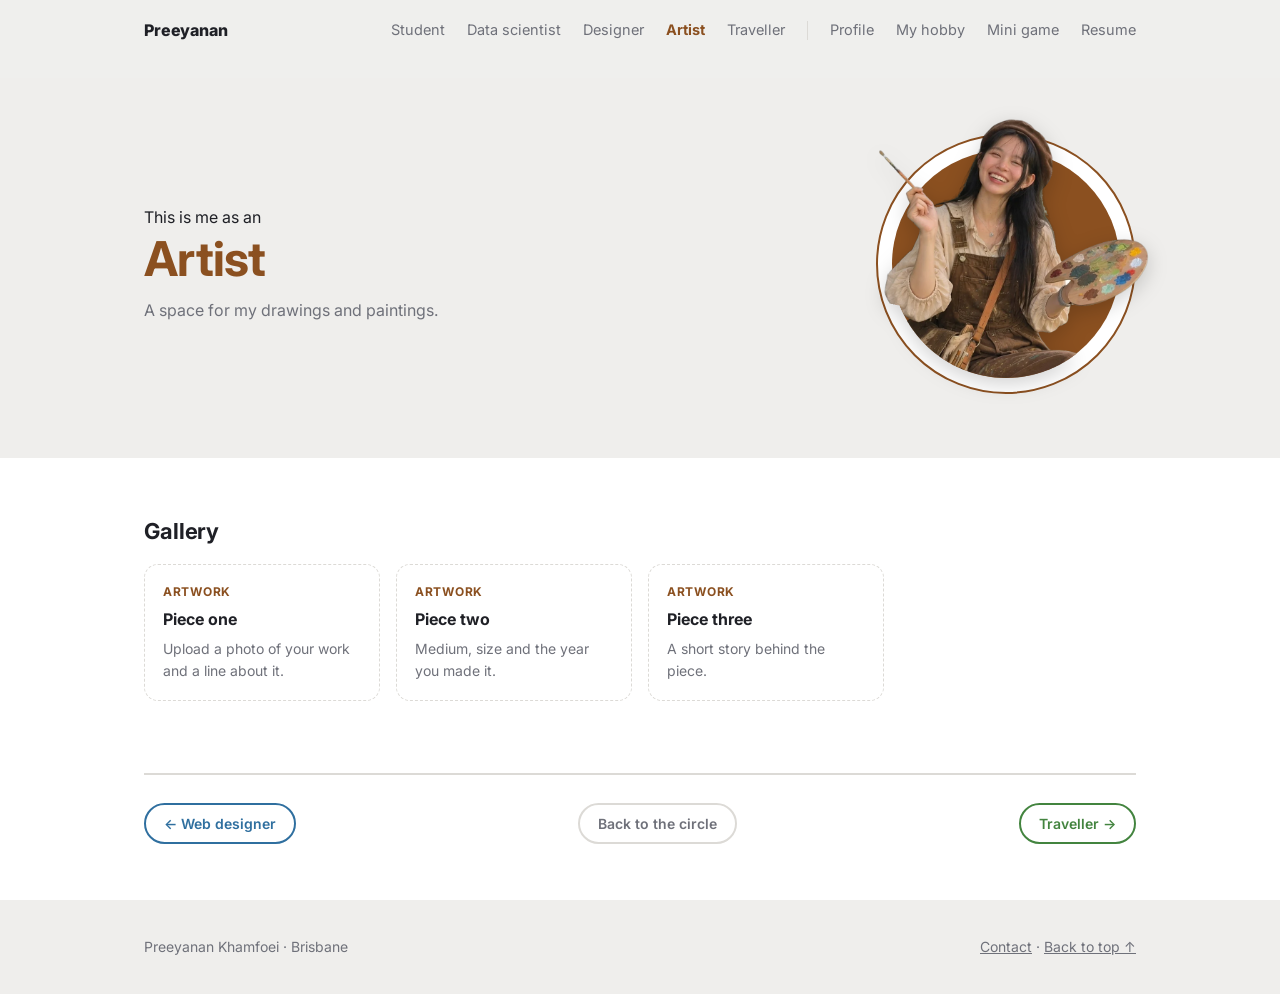
==== artist/index.html @ b2483a7d "New designer photo" ====
<!doctype html>
<html lang="en">
<head>
<meta charset="utf-8">
<meta name="viewport" content="width=device-width, initial-scale=1">
<title>Artist · Preeyanan</title>
<meta name="description" content="Preeyanan as an Artist.">
<link rel="preconnect" href="https://fonts.googleapis.com">
<link rel="preconnect" href="https://fonts.gstatic.com" crossorigin>
<link rel="stylesheet" href="https://fonts.googleapis.com/css2?family=Inter:wght@400;500;600;700;800&display=swap">
<link rel="stylesheet" href="../assets/css/style.css?v=20261001g">
</head>
<body id="top" data-root="../" style="--c:#8b5020">
<nav class="nav" aria-label="Main">
  <div class="wrap nav-row">
    <a class="brand" href="../">Preeyanan</a>
    <div class="nav-links"><a href="../student/">Student</a><a href="../data/">Data scientist</a><a href="../designer/">Designer</a><a href="../artist/" aria-current="page">Artist</a><a href="../traveller/">Traveller</a><span class="sep" aria-hidden="true"></span><a href="../profile/">Profile</a><a href="../hobby/">My hobby</a><a href="../game/">Mini game</a><a href="../resume/">Resume</a></div>
  </div>
  <div class="wrap"><div class="nav-rule"></div></div>
</nav>
<main style="--c:#8b5020">
<header class="page-head"><div class="wrap">
<div class="ch-head">
      <div>
        <p class="ch-eyebrow">This is me as an</p>
        <h1 class="ch-title" style="color:var(--c)">Artist</h1>
        <p class="ch-lead">A space for my drawings and paintings.</p>
      </div>
      <div class="ch-orb" style="border-color:var(--c)"><div data-avatar="artist"></div></div>
    </div>
</div></header>
<section class="page-body"><div class="wrap">
<div class="blocks"><div class="block"><h3>Gallery</h3>
      <div class="cards">
        <article class="card soon"><span class="yr" style="color:var(--c)">Artwork</span><h4>Piece one</h4><p>Upload a photo of your work and a line about it.</p></article>
        <article class="card soon"><span class="yr" style="color:var(--c)">Artwork</span><h4>Piece two</h4><p>Medium, size and the year you made it.</p></article>
        <article class="card soon"><span class="yr" style="color:var(--c)">Artwork</span><h4>Piece three</h4><p>A short story behind the piece.</p></article>
      </div></div></div>
</div></section>
<div class="wrap"><nav class="role-nav" aria-label="Other sides of me">
  <a href="../designer/" style="color:#2f6f9f">← Web designer</a>
  <a class="mid" href="../#about">Back to the circle</a>
  <a href="../traveller/" style="color:#43843f">Traveller →</a>
</nav></div>
</main>
<footer class="foot"><div class="wrap"><span>Preeyanan Khamfoei · Brisbane</span><span><a href="../profile/">Contact</a> · <a href="#top">Back to top ↑</a></span></div></footer>
<script src="../assets/js/site.js?v=20261001g"></script>
</body>
</html>
---- assets/css/style.css ----
/* Shared styles for every page of preeyaries.github.io */
:root{

  --paper:#ffffff;
  --stone:#efeeec;
  --ink:#1f2026;
  --soft:#6f717a;
  --line:#7b7b7b;
  --hair:#dcdad6;
  --student:#4f5263;
  --artist:#8b5020;
  --traveller:#43843f;
  --designer:#2f6f9f;
  --hobby:#a8456a;
  --role:var(--student);
  --font:"Inter","Segoe UI",system-ui,-apple-system,Arial,sans-serif;
  color-scheme:light;
}
*{box-sizing:border-box}
html{scroll-behavior:smooth}
@media (prefers-reduced-motion:reduce){html{scroll-behavior:auto}*{transition:none!important;animation:none!important}}
body{margin:0;background:var(--paper);color:var(--ink);font-family:var(--font);font-size:16px;line-height:1.55}
a{color:inherit}
:focus-visible{outline:2px solid var(--ink);outline-offset:3px}
.wrap{max-width:1040px;margin:0 auto;padding-inline:24px}
@media (max-width:520px){.wrap{padding-inline:16px}}

/* nav */
.nav{position:sticky;top:env(safe-area-inset-top,0px);z-index:20;background:rgba(239,238,236,.94);backdrop-filter:blur(6px)}
.nav .wrap{display:flex;flex-wrap:wrap;gap:6px 28px;align-items:center;padding-block:18px 0}
.nav a{text-decoration:none;font-size:14.5px;color:var(--soft);padding-bottom:14px}
.nav a:hover{color:var(--ink)}
.nav .me{margin-left:auto}
.nav .me b{color:var(--student);font-weight:700;transition:color .3s}
.nav-rule{height:3px;background:var(--line);border-radius:2px}
@media (max-width:640px){.nav .me{margin-left:0}.nav a{padding-bottom:10px}}

/* hero */
.hero{background:var(--stone);padding-block:40px 80px}
.hero-stage{position:relative;max-width:720px;margin:0 auto;aspect-ratio:1.55}
@media (max-width:560px){.hero-stage{aspect-ratio:1}.hero-circle{width:66%}.hero-word{font-size:clamp(34px,11vw,48px)}.w-hello{left:0;top:18%}.w-im{right:0;top:52%}.w-name{right:0;top:70%}}
.hero-circle{position:absolute;left:50%;top:50%;width:min(56%,380px);aspect-ratio:1;transform:translate(-50%,-50%);border:3px solid var(--line);border-radius:50%;background:#fff;overflow:hidden}
.hero-circle svg{width:100%;height:100%;display:block}
.hero-word{position:absolute;font-weight:500;letter-spacing:-.02em;line-height:1;color:var(--ink);margin:0;font-size:clamp(44px,9vw,76px)}
.w-hello{left:4%;top:30%}
.w-im{right:3%;top:44%}
.w-name{right:3%;top:64%}
.hero-sub{text-align:center;color:var(--soft);margin:18px 0 0;font-size:15px}

/* dial */
.dial{padding-block:72px 90px;overflow:hidden}
.dial-head{display:flex;justify-content:flex-end;align-items:baseline;gap:8px}
.dial-head h2{margin:0;font-size:clamp(30px,4vw,40px);font-weight:500;letter-spacing:-.01em}
.dial-head span{font-size:15px;color:var(--soft)}
.dial-body{display:grid;grid-template-columns:minmax(0,1.15fr) minmax(0,1fr);align-items:center;gap:24px;margin-top:24px}
@media (max-width:760px){.dial-body{grid-template-columns:1fr}}
.orb-zone{position:relative;justify-self:start;margin-left:-8%;width:min(100%,470px);aspect-ratio:1;touch-action:none;cursor:grab;user-select:none}
.orb-zone:active{cursor:grabbing}
@media (max-width:760px){.orb-zone{margin-left:0;justify-self:center;width:min(86vw,380px)}}
.orb-ring{position:absolute;inset:0;border:3px solid var(--line);border-radius:50%;transition:border-color .45s}
.orb-clip{position:absolute;inset:6.5%;border-radius:50%;overflow:hidden;background:var(--role);transition:background-color .45s}
.orb{position:absolute;inset:0;transition:transform .45s cubic-bezier(.2,.8,.2,1),opacity .3s}
.orb svg{width:100%;height:100%;display:block}
.orb.out-up{transform:translateY(-105%);opacity:0}
.orb.out-down{transform:translateY(105%);opacity:0}
.orb.in-up{transform:translateY(105%);transition:none}
.orb.in-down{transform:translateY(-105%);transition:none}
.orb-hint{position:absolute;left:50%;bottom:-38px;transform:translateX(-50%);font-size:12.5px;color:var(--soft);white-space:nowrap}
.roles{list-style:none;margin:0;padding:0;position:relative;height:340px}
@media (max-width:760px){.roles{height:300px}}
.roles li{position:absolute;left:0;top:50%;transition:transform .45s cubic-bezier(.2,.8,.2,1),opacity .45s;will-change:transform}
.roles button{all:unset;cursor:pointer;display:block;color:var(--soft);font-size:15px;font-weight:500;white-space:nowrap;padding:4px 2px;transition:color .3s,font-size .3s}
.roles button:hover{color:var(--ink)}
.roles button:focus-visible{outline:2px solid var(--ink);outline-offset:3px;border-radius:4px}
.roles li.active button{font-size:clamp(26px,3.3vw,34px);font-weight:700;color:var(--role)}
.go{display:inline-flex;align-items:center;gap:8px;margin-top:4px;font-size:14px;font-weight:600;color:var(--role);text-decoration:none;border:2px solid currentColor;border-radius:999px;padding:6px 16px;transition:color .3s}
.go:hover{background:var(--role);color:#fff;border-color:var(--role)}
.dial-foot{display:flex;justify-content:flex-end;margin-top:8px}

/* chapters */
.chapter{border-top:2px solid var(--hair);padding-block:64px}
.ch-head{display:grid;grid-template-columns:minmax(0,1fr) auto;gap:28px;align-items:center}
@media (max-width:640px){.ch-head{grid-template-columns:1fr}}
.ch-eyebrow{margin:0;font-size:16px;color:var(--ink)}
.ch-title{margin:4px 0 0;font-size:clamp(34px,5vw,48px);font-weight:700;letter-spacing:-.015em;line-height:1.05;text-wrap:balance}
.ch-lead{max-width:56ch;color:var(--soft);margin:14px 0 0}
.ch-orb{width:min(260px,70vw);aspect-ratio:1;border-radius:50%;border:2.5px solid;padding:14px;justify-self:center}
.ch-orb div{width:100%;height:100%;border-radius:50%;overflow:hidden}
.ch-orb svg{width:100%;height:100%;display:block}
.pill{display:inline-flex;align-items:center;gap:6px;border:2px solid currentColor;border-radius:999px;padding:6px 16px;font-size:14px;font-weight:600;text-decoration:none;margin-top:18px}
.pill:hover{background:currentColor}
.pill:hover span{color:#fff}
.blocks{display:grid;gap:40px;margin-top:52px}
.block h3{margin:0 0 16px;font-size:22px;font-weight:700;letter-spacing:-.005em}
.muted{color:var(--soft)}

/* timeline */
.tl{list-style:none;margin:0;padding:0;display:grid;gap:18px;position:relative}
.tl li{display:grid;grid-template-columns:110px 20px minmax(0,1fr);gap:14px;align-items:start}
.tl .yr{text-align:right;font-weight:700;font-variant-numeric:tabular-nums;padding-top:1px}
.tl .dot{width:18px;height:18px;border-radius:50%;margin-top:3px}
.tl b{display:block}
.tl small{color:var(--soft);font-size:13px}
@media (max-width:480px){.tl li{grid-template-columns:78px 16px minmax(0,1fr);gap:10px}.tl .dot{width:14px;height:14px}}

.chips{display:flex;flex-wrap:wrap;gap:10px;margin:0;padding:0;list-style:none}
.chips li{border:1.5px solid var(--hair);border-radius:999px;padding:7px 14px;font-weight:600;font-size:14.5px}

.cards{display:grid;grid-template-columns:repeat(auto-fill,minmax(230px,1fr));gap:16px}
.card{border:1.5px solid var(--hair);border-radius:14px;padding:18px;display:grid;gap:6px;align-content:start;min-width:0}
.card h4{margin:0;font-size:16px}
.card p{margin:0;font-size:14px;color:var(--soft)}
.card .yr{font-size:12px;font-weight:700;letter-spacing:.06em;text-transform:uppercase}
.soon{border-style:dashed}

.two{display:grid;grid-template-columns:repeat(auto-fit,minmax(240px,1fr));gap:16px}

/* profile & social */
.profile-grid{display:grid;grid-template-columns:repeat(auto-fit,minmax(200px,1fr));gap:16px}
.kv{border-top:2px solid var(--ink);padding-top:10px}
.kv span{display:block;font-size:12px;letter-spacing:.08em;text-transform:uppercase;color:var(--soft)}
.kv b{font-size:18px}
.social{display:flex;flex-wrap:wrap;gap:12px}
.social a{display:inline-flex;align-items:center;gap:10px;border:2px solid var(--ink);border-radius:999px;padding:10px 20px;text-decoration:none;font-weight:600}
.social a:hover{background:var(--ink);color:#fff}
.social svg{width:18px;height:18px;fill:currentColor}

/* mini game */
.game{border:2px solid var(--hair);border-radius:18px;padding:22px;display:grid;gap:14px;max-width:560px}
.game-row{display:flex;flex-wrap:wrap;gap:10px;align-items:center}
.game button{font:inherit;font-weight:600;font-size:14px;border:2px solid var(--ink);background:#fff;color:var(--ink);border-radius:999px;padding:8px 16px;cursor:pointer}
.game button:hover{background:var(--ink);color:#fff}
.game .q{font-size:17px;font-weight:600;margin:0}
.game .res{margin:0;min-height:1.5em;color:var(--soft)}
.foot{background:var(--stone);padding-block:36px;color:var(--soft);font-size:14px}
.foot .wrap{display:flex;flex-wrap:wrap;justify-content:space-between;gap:10px}

/* multi-page additions */
.nav-row{display:flex;align-items:center;gap:10px 28px;padding-block:16px 0;flex-wrap:wrap}
.nav .brand{font-weight:800;color:var(--ink);font-size:16px;letter-spacing:-.01em}
.nav-links{display:flex;gap:22px;margin-left:auto;overflow-x:auto;scrollbar-width:none;max-width:100%}
.nav-links::-webkit-scrollbar{display:none}
.nav-links a{white-space:nowrap}
.nav-links .sep{width:1.5px;background:var(--hair);margin:2px 0 16px}
.nav a[aria-current="page"]{color:var(--c,var(--ink));font-weight:700}
@media (max-width:760px){.nav-links{margin-left:0;width:100%;gap:18px}.nav .brand{padding-bottom:0}}
.page-head{background:var(--stone);padding-block:56px 64px}
.page-head .ch-orb{background:#fff}
.page-body{padding-block:56px 72px}
.page-body .blocks{margin-top:0}
.role-nav{border-top:2px solid var(--hair);padding-block:28px 56px;display:flex;flex-wrap:wrap;gap:12px;justify-content:space-between;align-items:center}
.role-nav a{text-decoration:none;font-weight:600;font-size:14px;border:2px solid currentColor;border-radius:999px;padding:8px 18px}
.role-nav a:hover{background:var(--ink);color:#fff;border-color:var(--ink)}
.role-nav .mid{color:var(--soft);border-color:var(--hair)}
.explore{padding-block:0 90px}
.explore h2{margin:0 0 18px;font-size:22px}
.explore .card{text-decoration:none;transition:border-color .2s,transform .2s}
.explore .card:hover{border-color:var(--ink);transform:translateY(-2px)}
.orb-zone{cursor:pointer}

/* circles: cartoons stay inside, real photos pop out of the top */
.orb-clip{overflow:visible}
.orb.out-up{transform:translateY(-22%)}
.orb.out-down{transform:translateY(22%)}
.orb.in-up{transform:translateY(22%);opacity:0}
.orb.in-down{transform:translateY(-22%);opacity:0}
.av-round{position:absolute;inset:0;border-radius:50%;overflow:hidden}
.av-round svg{width:100%;height:100%;display:block}
.ch-orb > div{position:relative;overflow:visible}
.photo-pop{position:absolute;left:-20%;top:-20%;width:140%;height:140%;max-width:none;display:block;user-select:none;pointer-events:none;filter:drop-shadow(0 6px 10px rgba(0,0,0,.18))}
.orb-zone{margin-left:5%;margin-top:32px}
@media (max-width:760px){.orb-zone{margin-left:0;margin-top:64px;width:min(78vw,360px)}}

/* mobile: role names become a row of pills under the circle instead of an arc */
@media (max-width:760px){
  .roles{height:auto;display:flex;flex-wrap:wrap;justify-content:center;gap:8px;margin-top:52px}
  .roles li{position:static;transform:none!important;opacity:1!important}
  .roles button{font-size:14px;font-weight:600;color:var(--soft);border:1.5px solid var(--hair);border-radius:999px;padding:7px 14px}
  .roles li.active button{font-size:14px;color:#fff;background:var(--role);border-color:var(--role)}
  .dial-foot{justify-content:center;margin-top:18px}
}
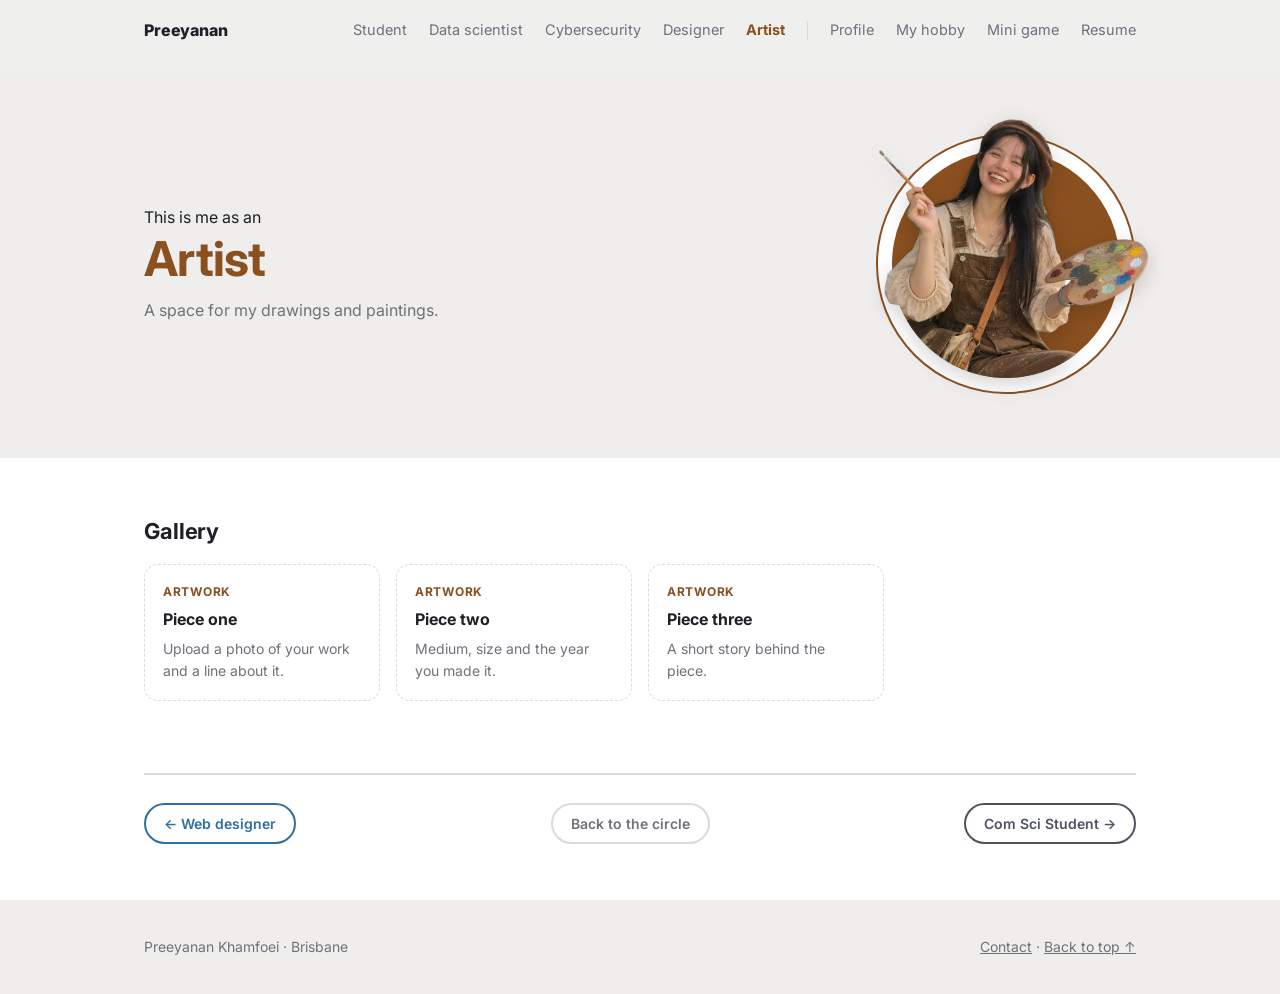
==== commit a067dbc1: "Rename role to Cybersecurity Analyst" ====
--- a/artist/index.html
+++ b/artist/index.html
@@ -8,13 +8,13 @@
 <link rel="preconnect" href="https://fonts.googleapis.com">
 <link rel="preconnect" href="https://fonts.gstatic.com" crossorigin>
 <link rel="stylesheet" href="https://fonts.googleapis.com/css2?family=Inter:wght@400;500;600;700;800&display=swap">
-<link rel="stylesheet" href="../assets/css/style.css?v=20261001g">
+<link rel="stylesheet" href="../assets/css/style.css?v=20261002b">
 </head>
 <body id="top" data-root="../" style="--c:#8b5020">
 <nav class="nav" aria-label="Main">
   <div class="wrap nav-row">
     <a class="brand" href="../">Preeyanan</a>
-    <div class="nav-links"><a href="../student/">Student</a><a href="../data/">Data scientist</a><a href="../designer/">Designer</a><a href="../artist/" aria-current="page">Artist</a><a href="../traveller/">Traveller</a><span class="sep" aria-hidden="true"></span><a href="../profile/">Profile</a><a href="../hobby/">My hobby</a><a href="../game/">Mini game</a><a href="../resume/">Resume</a></div>
+    <div class="nav-links"><a href="../student/">Student</a><a href="../data/">Data scientist</a><a href="../cyber/">Cybersecurity</a><a href="../designer/">Designer</a><a href="../artist/" aria-current="page">Artist</a><span class="sep" aria-hidden="true"></span><a href="../profile/">Profile</a><a href="../hobby/">My hobby</a><a href="../game/">Mini game</a><a href="../resume/">Resume</a></div>
   </div>
   <div class="wrap"><div class="nav-rule"></div></div>
 </nav>
@@ -40,10 +40,10 @@
 <div class="wrap"><nav class="role-nav" aria-label="Other sides of me">
   <a href="../designer/" style="color:#2f6f9f">← Web designer</a>
   <a class="mid" href="../#about">Back to the circle</a>
-  <a href="../traveller/" style="color:#43843f">Traveller →</a>
+  <a href="../student/" style="color:#4f5263">Com Sci Student →</a>
 </nav></div>
 </main>
 <footer class="foot"><div class="wrap"><span>Preeyanan Khamfoei · Brisbane</span><span><a href="../profile/">Contact</a> · <a href="#top">Back to top ↑</a></span></div></footer>
-<script src="../assets/js/site.js?v=20261001g"></script>
+<script src="../assets/js/site.js?v=20261002b"></script>
 </body>
 </html>
--- a/assets/css/style.css
+++ b/assets/css/style.css
@@ -10,6 +10,7 @@
   --student:#4f5263;
   --artist:#8b5020;
   --traveller:#43843f;
+  --cyber:#2d2f34;
   --designer:#2f6f9f;
   --hobby:#a8456a;
   --role:var(--student);
@@ -179,3 +180,5 @@
   .roles li.active button{font-size:14px;color:#fff;background:var(--role);border-color:var(--role)}
   .dial-foot{justify-content:center;margin-top:18px}
 }
+/* long role names wrap onto two lines on the desktop circle */
+@media (min-width:761px){.roles li.active button{white-space:normal;max-width:9.5em;line-height:1.1}}
